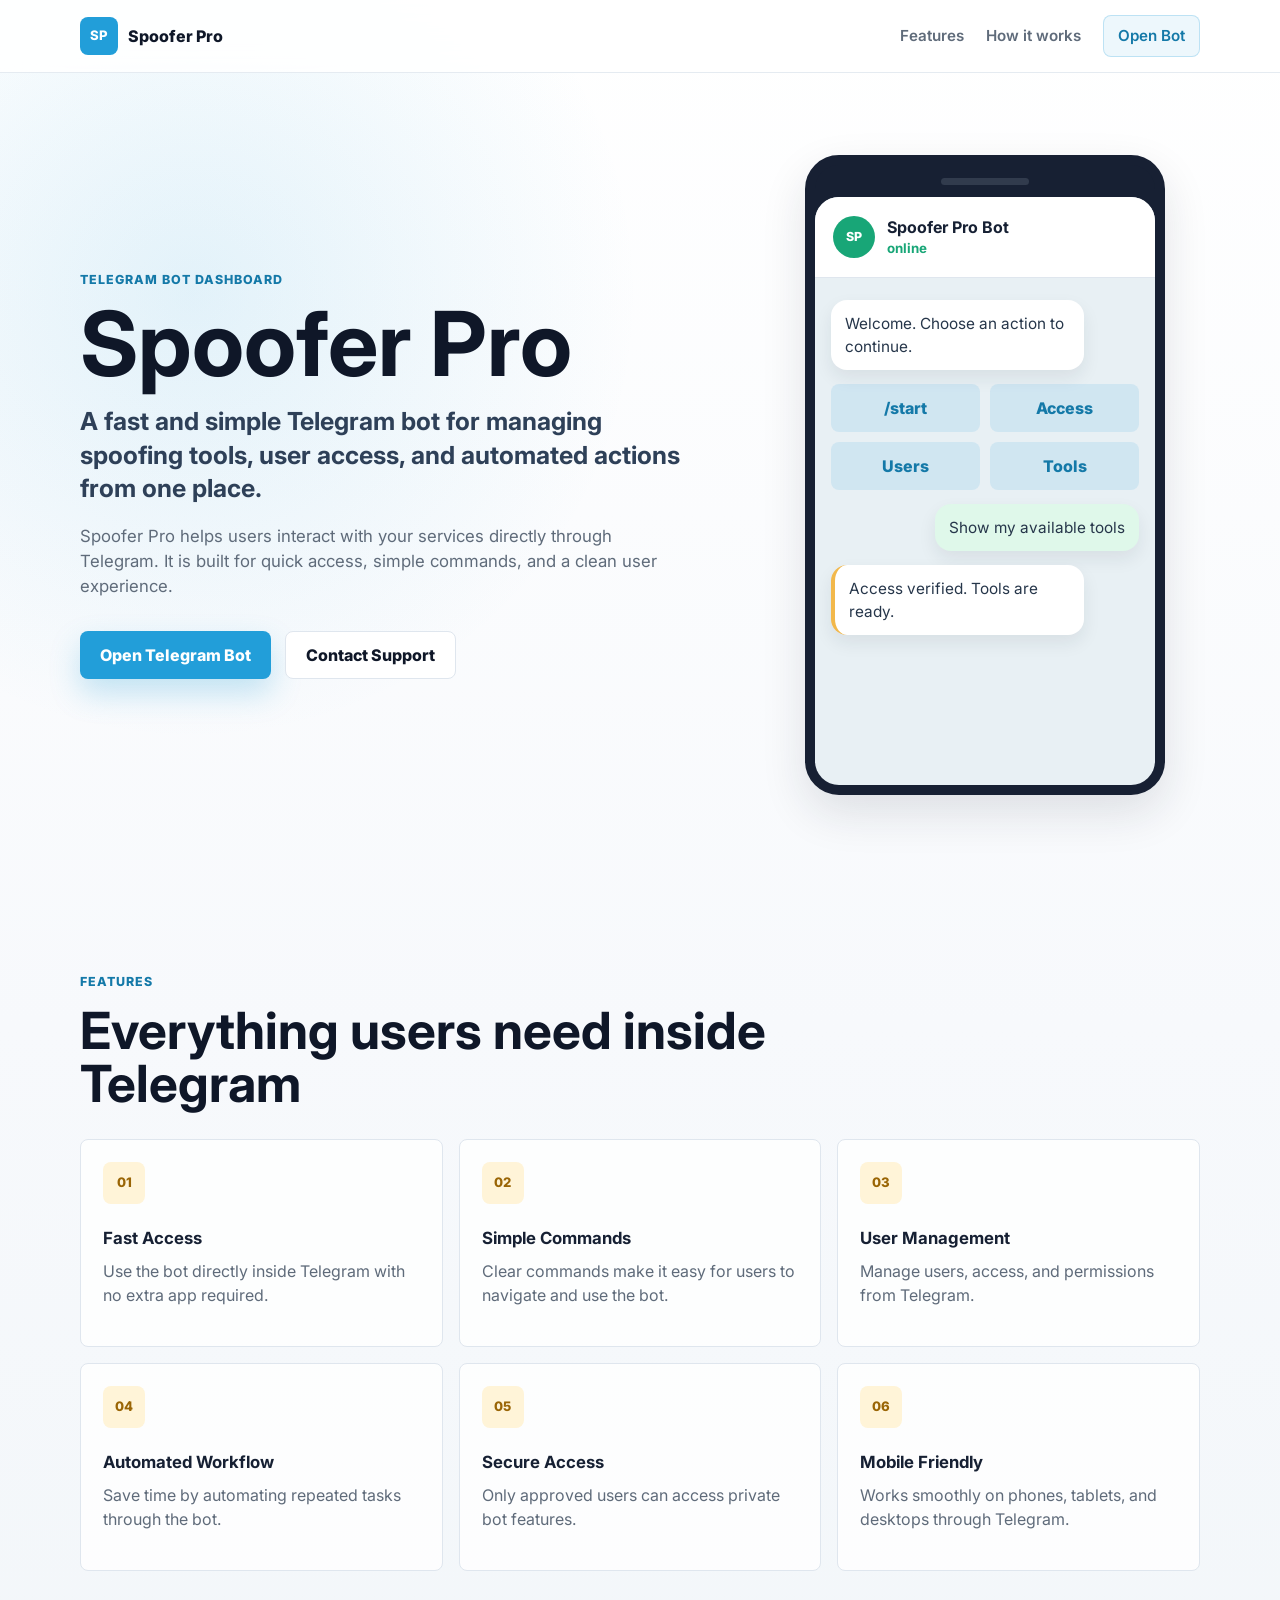
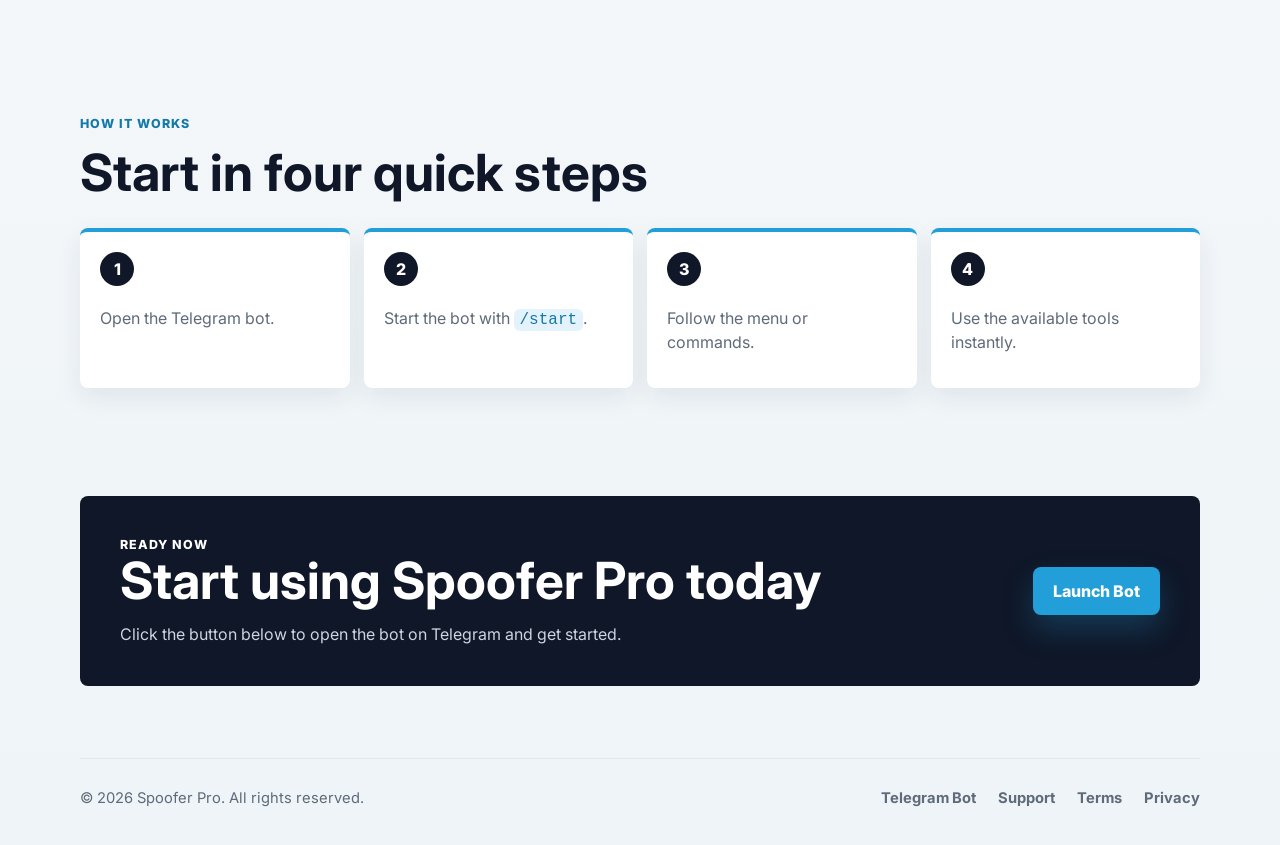
==== index.html @ b3d5cd18 "Initial Spoofer Pro landing page" ====
<!doctype html>
<html lang="en">
  <head>
    <meta charset="utf-8">
    <meta name="viewport" content="width=device-width, initial-scale=1">
    <meta name="description" content="Spoofer Pro is a fast and simple Telegram bot for managing tools, user access, and automated actions from one place.">
    <title>Spoofer Pro | Telegram Bot</title>
    <link rel="preconnect" href="https://fonts.googleapis.com">
    <link rel="preconnect" href="https://fonts.gstatic.com" crossorigin>
    <link href="https://fonts.googleapis.com/css2?family=Inter:wght@400;500;600;700;800&display=swap" rel="stylesheet">
    <link rel="stylesheet" href="styles.css">
  </head>
  <body>
    <header class="site-header">
      <nav class="nav" aria-label="Main navigation">
        <a class="brand" href="index.html" aria-label="Spoofer Pro home">
          <span class="brand-mark" aria-hidden="true">SP</span>
          <span>Spoofer Pro</span>
        </a>
        <div class="nav-links">
          <a href="#features">Features</a>
          <a href="#how-it-works">How it works</a>
          <a class="nav-button" href="https://t.me/SpooferOFMBot">Open Bot</a>
        </div>
      </nav>
    </header>

    <main>
      <section class="hero">
        <div class="hero-content">
          <p class="eyebrow">Telegram bot dashboard</p>
          <h1>Spoofer Pro</h1>
          <p class="subtitle">A fast and simple Telegram bot for managing spoofing tools, user access, and automated actions from one place.</p>
          <p class="description">Spoofer Pro helps users interact with your services directly through Telegram. It is built for quick access, simple commands, and a clean user experience.</p>
          <div class="hero-actions" aria-label="Primary actions">
            <a class="button button-primary" href="https://t.me/SpooferOFMBot">Open Telegram Bot</a>
            <a class="button button-secondary" href="https://t.me/SpooferPro_Dev">Contact Support</a>
          </div>
        </div>

        <div class="phone-visual" aria-label="Preview of Spoofer Pro Telegram bot">
          <div class="phone-shell">
            <div class="phone-top">
              <span></span>
            </div>
            <div class="bot-screen">
              <div class="chat-header">
                <span class="bot-avatar">SP</span>
                <div>
                  <strong>Spoofer Pro Bot</strong>
                  <small>online</small>
                </div>
              </div>
              <div class="chat-body">
                <div class="message bot">Welcome. Choose an action to continue.</div>
                <div class="command-grid">
                  <span>/start</span>
                  <span>Access</span>
                  <span>Users</span>
                  <span>Tools</span>
                </div>
                <div class="message user">Show my available tools</div>
                <div class="message bot accent">Access verified. Tools are ready.</div>
              </div>
            </div>
          </div>
        </div>
      </section>

      <section class="features" id="features" aria-labelledby="features-title">
        <div class="section-heading">
          <p class="eyebrow">Features</p>
          <h2 id="features-title">Everything users need inside Telegram</h2>
        </div>
        <div class="feature-grid">
          <article class="feature-card">
            <span class="feature-icon">01</span>
            <h3>Fast Access</h3>
            <p>Use the bot directly inside Telegram with no extra app required.</p>
          </article>
          <article class="feature-card">
            <span class="feature-icon">02</span>
            <h3>Simple Commands</h3>
            <p>Clear commands make it easy for users to navigate and use the bot.</p>
          </article>
          <article class="feature-card">
            <span class="feature-icon">03</span>
            <h3>User Management</h3>
            <p>Manage users, access, and permissions from Telegram.</p>
          </article>
          <article class="feature-card">
            <span class="feature-icon">04</span>
            <h3>Automated Workflow</h3>
            <p>Save time by automating repeated tasks through the bot.</p>
          </article>
          <article class="feature-card">
            <span class="feature-icon">05</span>
            <h3>Secure Access</h3>
            <p>Only approved users can access private bot features.</p>
          </article>
          <article class="feature-card">
            <span class="feature-icon">06</span>
            <h3>Mobile Friendly</h3>
            <p>Works smoothly on phones, tablets, and desktops through Telegram.</p>
          </article>
        </div>
      </section>

      <section class="steps" id="how-it-works" aria-labelledby="steps-title">
        <div class="section-heading">
          <p class="eyebrow">How it works</p>
          <h2 id="steps-title">Start in four quick steps</h2>
        </div>
        <ol class="step-list">
          <li>
            <span>1</span>
            <p>Open the Telegram bot.</p>
          </li>
          <li>
            <span>2</span>
            <p>Start the bot with <code>/start</code>.</p>
          </li>
          <li>
            <span>3</span>
            <p>Follow the menu or commands.</p>
          </li>
          <li>
            <span>4</span>
            <p>Use the available tools instantly.</p>
          </li>
        </ol>
      </section>

      <section class="cta" aria-labelledby="cta-title">
        <div>
          <p class="eyebrow">Ready now</p>
          <h2 id="cta-title">Start using Spoofer Pro today</h2>
          <p>Click the button below to open the bot on Telegram and get started.</p>
        </div>
        <a class="button button-primary" href="https://t.me/SpooferOFMBot">Launch Bot</a>
      </section>
    </main>

    <footer class="site-footer">
      <p>&copy; 2026 Spoofer Pro. All rights reserved.</p>
      <div class="footer-links">
        <a href="https://t.me/SpooferOFMBot">Telegram Bot</a>
        <a href="https://t.me/SpooferPro_Dev">Support</a>
        <a href="terms.html">Terms</a>
        <a href="privacy.html">Privacy</a>
      </div>
    </footer>
  </body>
</html>
---- styles.css ----
:root {
  --bg: #f7f9fc;
  --text: #162033;
  --muted: #5f6b7a;
  --line: #dfe6ee;
  --panel: #ffffff;
  --telegram: #229ed9;
  --telegram-dark: #1479a8;
  --green: #18a677;
  --amber: #f2b84b;
  --ink: #0f1728;
  --shadow: 0 18px 45px rgba(22, 32, 51, 0.12);
}

* {
  box-sizing: border-box;
}

html {
  scroll-behavior: smooth;
}

body {
  margin: 0;
  background:
    radial-gradient(circle at 15% 12%, rgba(34, 158, 217, 0.12), transparent 28rem),
    linear-gradient(180deg, #ffffff 0%, var(--bg) 42%, #eef4f7 100%);
  color: var(--text);
  font-family: Inter, system-ui, -apple-system, BlinkMacSystemFont, "Segoe UI", sans-serif;
  line-height: 1.5;
}

a {
  color: inherit;
  text-decoration: none;
}

.site-header {
  position: sticky;
  top: 0;
  z-index: 10;
  border-bottom: 1px solid rgba(223, 230, 238, 0.8);
  background: rgba(255, 255, 255, 0.86);
  backdrop-filter: blur(16px);
}

.nav,
main,
.site-footer {
  width: min(1120px, calc(100% - 40px));
  margin: 0 auto;
}

.nav {
  min-height: 72px;
  display: flex;
  align-items: center;
  justify-content: space-between;
  gap: 24px;
}

.brand,
.nav-links,
.hero-actions,
.footer-links {
  display: flex;
  align-items: center;
}

.brand {
  gap: 10px;
  font-weight: 800;
  color: var(--ink);
}

.brand-mark {
  display: grid;
  place-items: center;
  width: 38px;
  height: 38px;
  border-radius: 8px;
  background: var(--telegram);
  color: white;
  font-size: 0.82rem;
  letter-spacing: 0;
}

.nav-links {
  gap: 22px;
  color: var(--muted);
  font-size: 0.95rem;
  font-weight: 600;
}

.nav-button {
  border: 1px solid rgba(34, 158, 217, 0.24);
  border-radius: 8px;
  padding: 9px 14px;
  color: var(--telegram-dark);
  background: rgba(34, 158, 217, 0.08);
}

.hero {
  display: grid;
  grid-template-columns: minmax(0, 1.05fr) minmax(320px, 0.75fr);
  gap: clamp(36px, 7vw, 88px);
  align-items: center;
  min-height: calc(100vh - 72px);
  padding: 72px 0 96px;
}

.eyebrow {
  margin: 0 0 12px;
  color: var(--telegram-dark);
  font-size: 0.78rem;
  font-weight: 800;
  letter-spacing: 0.08em;
  text-transform: uppercase;
}

h1,
h2,
h3,
p {
  margin-top: 0;
}

h1 {
  margin-bottom: 18px;
  color: var(--ink);
  font-size: clamp(3rem, 7vw, 6.25rem);
  line-height: 0.96;
  letter-spacing: 0;
}

h2 {
  margin-bottom: 14px;
  color: var(--ink);
  font-size: clamp(2rem, 4vw, 3.2rem);
  line-height: 1.05;
  letter-spacing: 0;
}

h3 {
  margin-bottom: 8px;
  font-size: 1.05rem;
}

.subtitle {
  max-width: 720px;
  margin-bottom: 18px;
  color: #2e4058;
  font-size: clamp(1.18rem, 2.2vw, 1.55rem);
  font-weight: 700;
  line-height: 1.35;
}

.description {
  max-width: 650px;
  margin-bottom: 32px;
  color: var(--muted);
  font-size: 1.05rem;
}

.hero-actions {
  flex-wrap: wrap;
  gap: 14px;
}

.button {
  display: inline-flex;
  align-items: center;
  justify-content: center;
  min-height: 48px;
  border-radius: 8px;
  padding: 0 20px;
  font-weight: 800;
  transition: transform 180ms ease, box-shadow 180ms ease, background 180ms ease;
}

.button:hover {
  transform: translateY(-2px);
}

.button-primary {
  background: var(--telegram);
  color: white;
  box-shadow: 0 14px 30px rgba(34, 158, 217, 0.25);
}

.button-primary:hover {
  background: var(--telegram-dark);
}

.button-secondary {
  border: 1px solid var(--line);
  background: white;
  color: var(--ink);
}

.phone-visual {
  display: flex;
  justify-content: center;
}

.phone-shell {
  width: min(100%, 360px);
  min-height: 640px;
  border: 10px solid #172033;
  border-radius: 34px;
  background: #172033;
  box-shadow: var(--shadow);
}

.phone-top {
  height: 32px;
  display: grid;
  place-items: center;
}

.phone-top span {
  width: 88px;
  height: 7px;
  border-radius: 999px;
  background: #313b4d;
}

.bot-screen {
  min-height: 588px;
  overflow: hidden;
  border-radius: 24px;
  background: #e8f0f4;
}

.chat-header {
  display: flex;
  align-items: center;
  gap: 12px;
  padding: 18px;
  background: white;
  border-bottom: 1px solid var(--line);
}

.bot-avatar {
  display: grid;
  place-items: center;
  width: 42px;
  height: 42px;
  border-radius: 50%;
  background: var(--green);
  color: white;
  font-size: 0.78rem;
  font-weight: 800;
}

.chat-header strong,
.chat-header small {
  display: block;
}

.chat-header small {
  color: var(--green);
  font-weight: 700;
}

.chat-body {
  display: flex;
  flex-direction: column;
  gap: 14px;
  padding: 22px 16px;
}

.message {
  width: fit-content;
  max-width: 82%;
  border-radius: 16px;
  padding: 12px 14px;
  background: white;
  color: #26364a;
  font-size: 0.96rem;
  box-shadow: 0 8px 18px rgba(22, 32, 51, 0.08);
}

.message.user {
  align-self: flex-end;
  background: #dff8ea;
}

.message.accent {
  border-left: 4px solid var(--amber);
}

.command-grid {
  display: grid;
  grid-template-columns: 1fr 1fr;
  gap: 10px;
}

.command-grid span {
  border-radius: 8px;
  padding: 12px;
  background: rgba(34, 158, 217, 0.12);
  color: var(--telegram-dark);
  font-weight: 800;
  text-align: center;
}

.features,
.steps,
.cta {
  padding: 72px 0;
}

.section-heading {
  max-width: 690px;
  margin-bottom: 28px;
}

.section-heading h2 {
  margin-bottom: 0;
}

.feature-grid {
  display: grid;
  grid-template-columns: repeat(3, 1fr);
  gap: 16px;
}

.feature-card {
  min-height: 208px;
  border: 1px solid var(--line);
  border-radius: 8px;
  padding: 22px;
  background: rgba(255, 255, 255, 0.82);
}

.feature-icon {
  display: inline-grid;
  place-items: center;
  width: 42px;
  height: 42px;
  margin-bottom: 22px;
  border-radius: 8px;
  background: #fff4d8;
  color: #9a6505;
  font-size: 0.82rem;
  font-weight: 800;
}

.feature-card p,
.cta p,
.step-list p {
  margin-bottom: 0;
  color: var(--muted);
}

.step-list {
  display: grid;
  grid-template-columns: repeat(4, 1fr);
  gap: 14px;
  margin: 0;
  padding: 0;
  list-style: none;
}

.step-list li {
  min-height: 160px;
  border-top: 4px solid var(--telegram);
  border-radius: 8px;
  padding: 20px;
  background: white;
  box-shadow: 0 10px 26px rgba(22, 32, 51, 0.08);
}

.step-list span {
  display: inline-grid;
  place-items: center;
  width: 34px;
  height: 34px;
  margin-bottom: 20px;
  border-radius: 50%;
  background: var(--ink);
  color: white;
  font-weight: 800;
}

code {
  border-radius: 6px;
  padding: 2px 6px;
  background: rgba(34, 158, 217, 0.12);
  color: var(--telegram-dark);
  font-family: ui-monospace, SFMono-Regular, Menlo, Monaco, Consolas, monospace;
}

.cta {
  display: flex;
  align-items: center;
  justify-content: space-between;
  gap: 32px;
  margin: 36px 0 72px;
  border-radius: 8px;
  padding: 40px;
  background: var(--ink);
  color: white;
}

.cta h2,
.cta .eyebrow {
  color: white;
}

.cta p {
  max-width: 560px;
  color: #ccd5e1;
}

.site-footer {
  display: flex;
  align-items: center;
  justify-content: space-between;
  gap: 24px;
  border-top: 1px solid var(--line);
  padding: 28px 0 36px;
  color: var(--muted);
  font-size: 0.92rem;
}

.site-footer p {
  margin-bottom: 0;
}

.footer-links {
  flex-wrap: wrap;
  justify-content: flex-end;
  gap: 14px 22px;
  font-weight: 700;
}

.legal-page {
  max-width: 760px;
  padding: 72px 0 96px;
}

.legal-page h1 {
  font-size: clamp(2.3rem, 7vw, 4rem);
}

.legal-page section {
  margin-top: 32px;
}

.legal-page ul {
  padding-left: 1.2rem;
}

@media (max-width: 900px) {
  .hero {
    grid-template-columns: 1fr;
    min-height: auto;
    padding-top: 56px;
  }

  .phone-visual {
    justify-content: flex-start;
  }

  .feature-grid,
  .step-list {
    grid-template-columns: repeat(2, 1fr);
  }
}

@media (max-width: 680px) {
  .nav,
  main,
  .site-footer {
    width: min(100% - 28px, 1120px);
  }

  .nav {
    min-height: 64px;
  }

  .nav-links a:not(.nav-button) {
    display: none;
  }

  .hero {
    padding: 48px 0 68px;
  }

  .button {
    width: 100%;
  }

  .phone-shell {
    min-height: 560px;
  }

  .bot-screen {
    min-height: 508px;
  }

  .feature-grid,
  .step-list {
    grid-template-columns: 1fr;
  }

  .features,
  .steps,
  .cta {
    padding: 50px 0;
  }

  .cta {
    display: block;
    margin-bottom: 48px;
    padding: 28px;
  }

  .cta .button {
    margin-top: 24px;
  }

  .site-footer {
    display: block;
  }

  .footer-links {
    justify-content: flex-start;
    margin-top: 16px;
  }
}
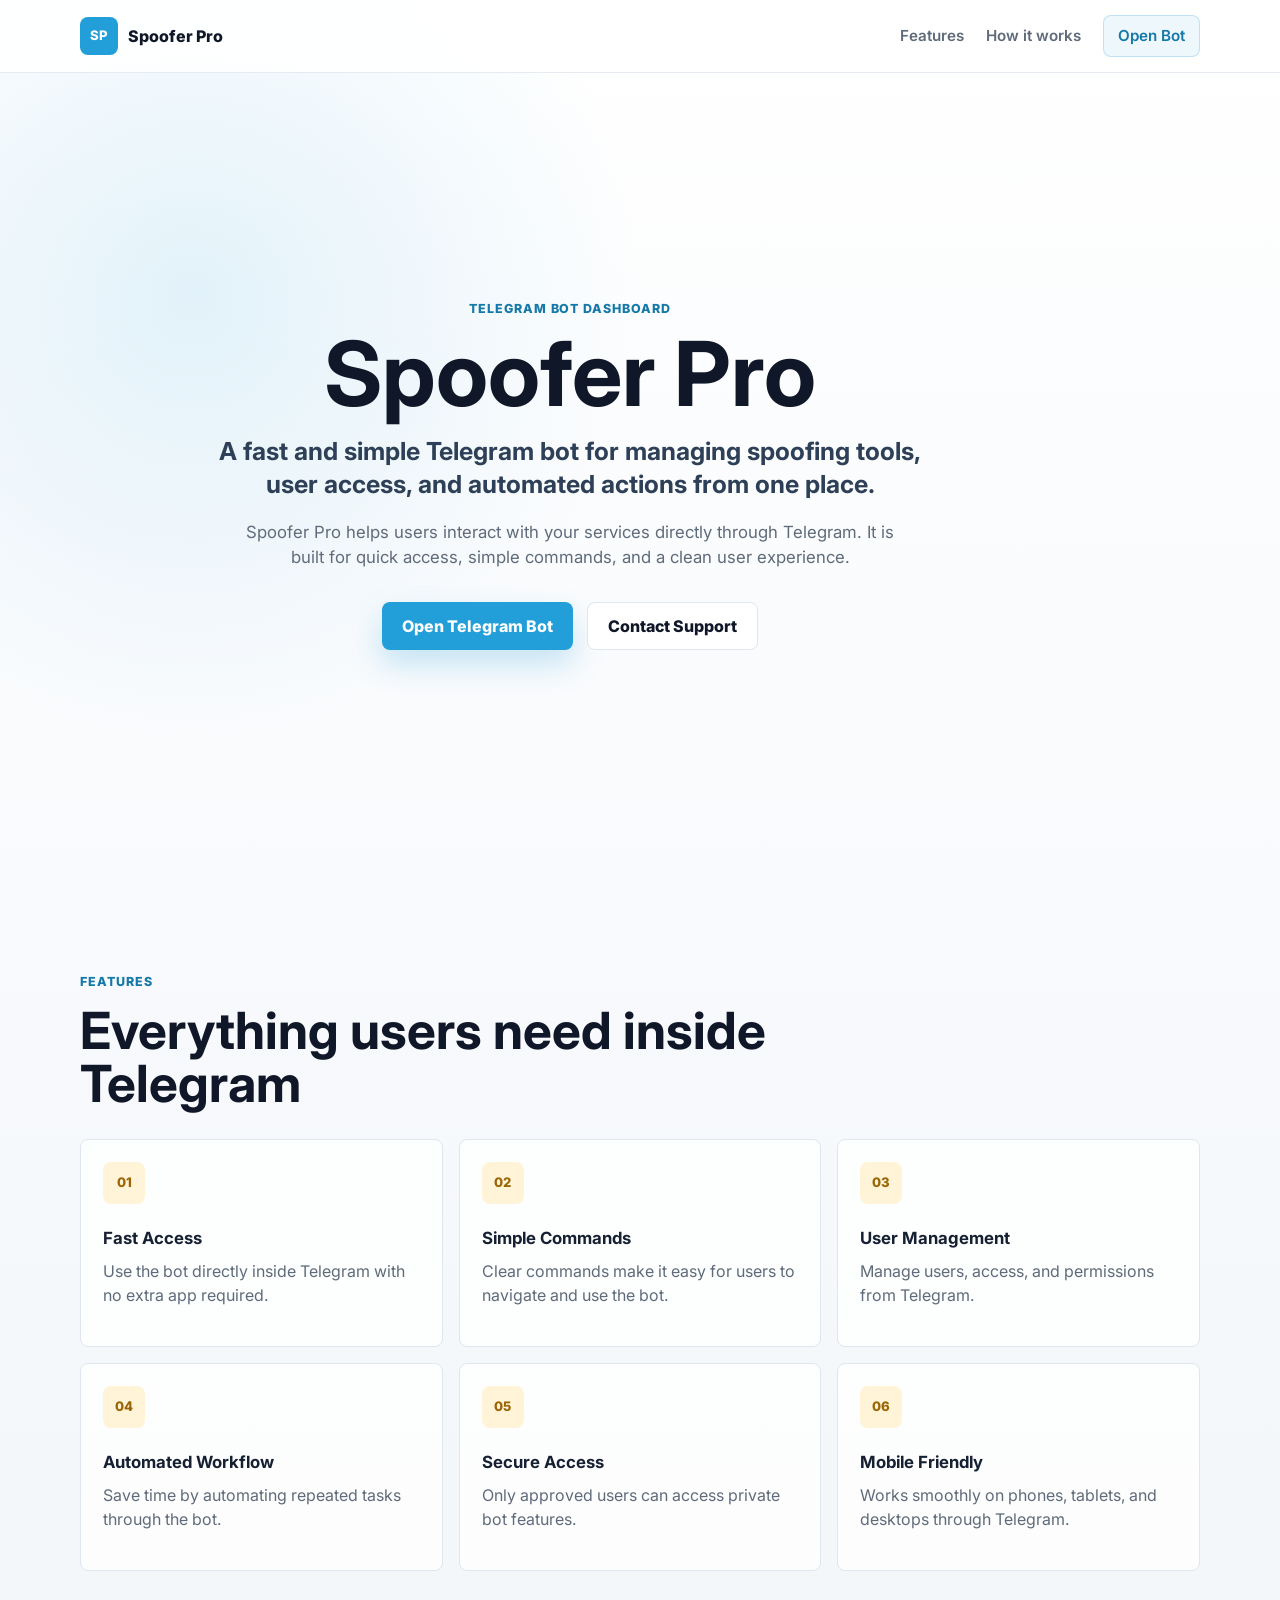
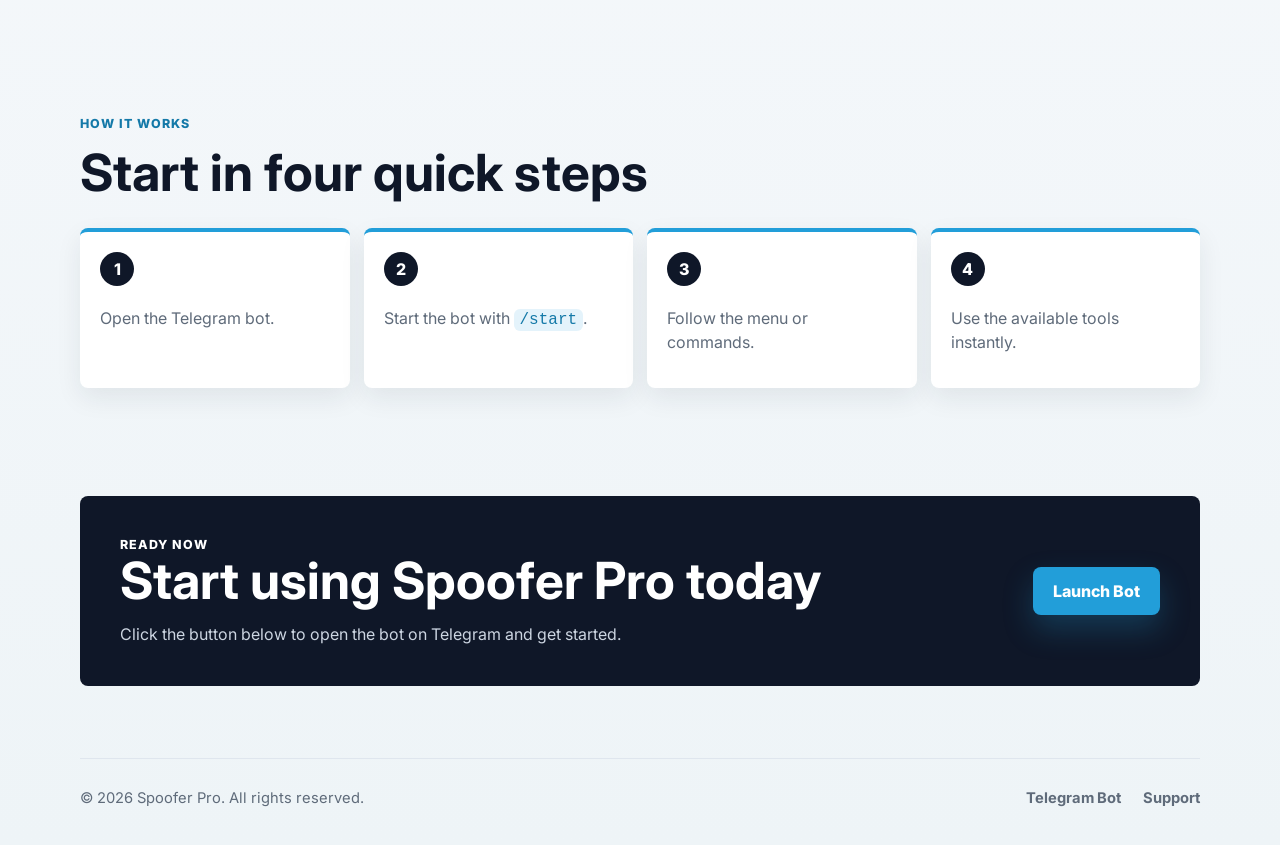
==== commit 0d029fbb: "Simplify landing page hero and footer" ====
--- a/index.html
+++ b/index.html
@@ -26,7 +26,7 @@
     </header>
 
     <main>
-      <section class="hero">
+      <section class="hero hero-simple">
         <div class="hero-content">
           <p class="eyebrow">Telegram bot dashboard</p>
           <h1>Spoofer Pro</h1>
@@ -35,34 +35,6 @@
           <div class="hero-actions" aria-label="Primary actions">
             <a class="button button-primary" href="https://t.me/SpooferOFMBot">Open Telegram Bot</a>
             <a class="button button-secondary" href="https://t.me/SpooferPro_Dev">Contact Support</a>
-          </div>
-        </div>
-
-        <div class="phone-visual" aria-label="Preview of Spoofer Pro Telegram bot">
-          <div class="phone-shell">
-            <div class="phone-top">
-              <span></span>
-            </div>
-            <div class="bot-screen">
-              <div class="chat-header">
-                <span class="bot-avatar">SP</span>
-                <div>
-                  <strong>Spoofer Pro Bot</strong>
-                  <small>online</small>
-                </div>
-              </div>
-              <div class="chat-body">
-                <div class="message bot">Welcome. Choose an action to continue.</div>
-                <div class="command-grid">
-                  <span>/start</span>
-                  <span>Access</span>
-                  <span>Users</span>
-                  <span>Tools</span>
-                </div>
-                <div class="message user">Show my available tools</div>
-                <div class="message bot accent">Access verified. Tools are ready.</div>
-              </div>
-            </div>
           </div>
         </div>
       </section>
@@ -146,8 +118,6 @@
       <div class="footer-links">
         <a href="https://t.me/SpooferOFMBot">Telegram Bot</a>
         <a href="https://t.me/SpooferPro_Dev">Support</a>
-        <a href="terms.html">Terms</a>
-        <a href="privacy.html">Privacy</a>
       </div>
     </footer>
   </body>
--- a/styles.css
+++ b/styles.css
@@ -6,10 +6,7 @@
   --panel: #ffffff;
   --telegram: #229ed9;
   --telegram-dark: #1479a8;
-  --green: #18a677;
-  --amber: #f2b84b;
   --ink: #0f1728;
-  --shadow: 0 18px 45px rgba(22, 32, 51, 0.12);
 }
 
 * {
@@ -101,12 +98,26 @@
 }
 
 .hero {
-  display: grid;
-  grid-template-columns: minmax(0, 1.05fr) minmax(320px, 0.75fr);
-  gap: clamp(36px, 7vw, 88px);
+  display: flex;
   align-items: center;
   min-height: calc(100vh - 72px);
   padding: 72px 0 96px;
+}
+
+.hero-simple {
+  max-width: 860px;
+  margin: 0 auto;
+  text-align: center;
+}
+
+.hero-simple .subtitle,
+.hero-simple .description {
+  margin-left: auto;
+  margin-right: auto;
+}
+
+.hero-simple .hero-actions {
+  justify-content: center;
 }
 
 .eyebrow {
@@ -196,113 +207,6 @@
   border: 1px solid var(--line);
   background: white;
   color: var(--ink);
-}
-
-.phone-visual {
-  display: flex;
-  justify-content: center;
-}
-
-.phone-shell {
-  width: min(100%, 360px);
-  min-height: 640px;
-  border: 10px solid #172033;
-  border-radius: 34px;
-  background: #172033;
-  box-shadow: var(--shadow);
-}
-
-.phone-top {
-  height: 32px;
-  display: grid;
-  place-items: center;
-}
-
-.phone-top span {
-  width: 88px;
-  height: 7px;
-  border-radius: 999px;
-  background: #313b4d;
-}
-
-.bot-screen {
-  min-height: 588px;
-  overflow: hidden;
-  border-radius: 24px;
-  background: #e8f0f4;
-}
-
-.chat-header {
-  display: flex;
-  align-items: center;
-  gap: 12px;
-  padding: 18px;
-  background: white;
-  border-bottom: 1px solid var(--line);
-}
-
-.bot-avatar {
-  display: grid;
-  place-items: center;
-  width: 42px;
-  height: 42px;
-  border-radius: 50%;
-  background: var(--green);
-  color: white;
-  font-size: 0.78rem;
-  font-weight: 800;
-}
-
-.chat-header strong,
-.chat-header small {
-  display: block;
-}
-
-.chat-header small {
-  color: var(--green);
-  font-weight: 700;
-}
-
-.chat-body {
-  display: flex;
-  flex-direction: column;
-  gap: 14px;
-  padding: 22px 16px;
-}
-
-.message {
-  width: fit-content;
-  max-width: 82%;
-  border-radius: 16px;
-  padding: 12px 14px;
-  background: white;
-  color: #26364a;
-  font-size: 0.96rem;
-  box-shadow: 0 8px 18px rgba(22, 32, 51, 0.08);
-}
-
-.message.user {
-  align-self: flex-end;
-  background: #dff8ea;
-}
-
-.message.accent {
-  border-left: 4px solid var(--amber);
-}
-
-.command-grid {
-  display: grid;
-  grid-template-columns: 1fr 1fr;
-  gap: 10px;
-}
-
-.command-grid span {
-  border-radius: 8px;
-  padding: 12px;
-  background: rgba(34, 158, 217, 0.12);
-  color: var(--telegram-dark);
-  font-weight: 800;
-  text-align: center;
 }
 
 .features,
@@ -455,13 +359,8 @@
 
 @media (max-width: 900px) {
   .hero {
-    grid-template-columns: 1fr;
     min-height: auto;
     padding-top: 56px;
-  }
-
-  .phone-visual {
-    justify-content: flex-start;
   }
 
   .feature-grid,
@@ -493,14 +392,6 @@
     width: 100%;
   }
 
-  .phone-shell {
-    min-height: 560px;
-  }
-
-  .bot-screen {
-    min-height: 508px;
-  }
-
   .feature-grid,
   .step-list {
     grid-template-columns: 1fr;
